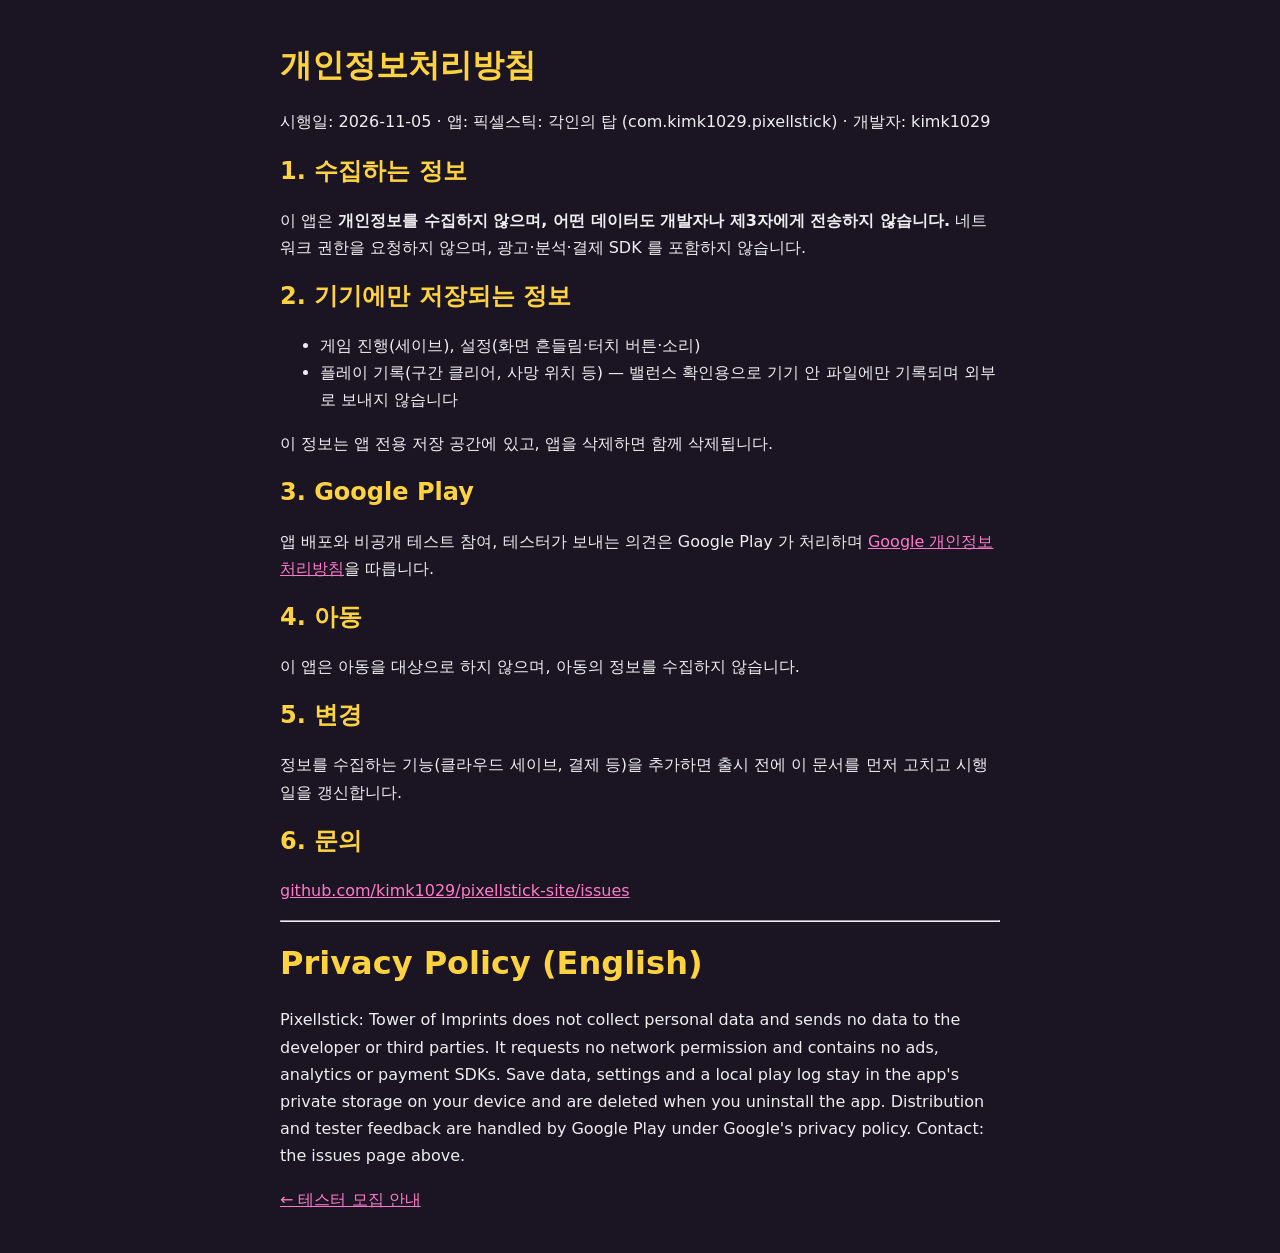
==== privacy.html @ 0655809a "Pixellstick closed-test recruitment + privacy policy Co-Authored-By: Claude Opus 5.5 <noreply@anthro" ====
<!DOCTYPE html>
<html lang="ko"><head><meta charset="utf-8"><meta name="viewport" content="width=device-width,initial-scale=1">
<title>개인정보처리방침 — 픽셀스틱: 각인의 탑</title><link rel="stylesheet" href="style.css"></head>
<body><main>
<h1>개인정보처리방침</h1>
<p>시행일: 2026-11-05 · 앱: 픽셀스틱: 각인의 탑 (com.kimk1029.pixellstick) · 개발자: kimk1029</p>

<h2>1. 수집하는 정보</h2>
<p>이 앱은 <b>개인정보를 수집하지 않으며, 어떤 데이터도 개발자나 제3자에게 전송하지 않습니다.</b>
네트워크 권한을 요청하지 않으며, 광고·분석·결제 SDK 를 포함하지 않습니다.</p>

<h2>2. 기기에만 저장되는 정보</h2>
<ul>
<li>게임 진행(세이브), 설정(화면 흔들림·터치 버튼·소리)</li>
<li>플레이 기록(구간 클리어, 사망 위치 등) — 밸런스 확인용으로 기기 안 파일에만 기록되며 외부로 보내지 않습니다</li>
</ul>
<p>이 정보는 앱 전용 저장 공간에 있고, 앱을 삭제하면 함께 삭제됩니다.</p>

<h2>3. Google Play</h2>
<p>앱 배포와 비공개 테스트 참여, 테스터가 보내는 의견은 Google Play 가 처리하며
<a href="https://policies.google.com/privacy">Google 개인정보처리방침</a>을 따릅니다.</p>

<h2>4. 아동</h2>
<p>이 앱은 아동을 대상으로 하지 않으며, 아동의 정보를 수집하지 않습니다.</p>

<h2>5. 변경</h2>
<p>정보를 수집하는 기능(클라우드 세이브, 결제 등)을 추가하면 출시 전에 이 문서를 먼저 고치고 시행일을 갱신합니다.</p>

<h2>6. 문의</h2>
<p><a href="https://github.com/kimk1029/pixellstick-site/issues">github.com/kimk1029/pixellstick-site/issues</a></p>

<hr>
<h1 lang="en">Privacy Policy (English)</h1>
<p lang="en">Pixellstick: Tower of Imprints does not collect personal data and sends no data to the developer or third parties.
It requests no network permission and contains no ads, analytics or payment SDKs. Save data, settings and a local play log
stay in the app's private storage on your device and are deleted when you uninstall the app. Distribution and tester feedback
are handled by Google Play under Google's privacy policy. Contact: the issues page above.</p>
<p><a href="index.html">← 테스터 모집 안내</a></p>
</main></body></html>
---- style.css ----
body{margin:0;background:#1a1423;color:#eee;font:16px/1.7 system-ui,"Apple SD Gothic Neo","Malgun Gothic",sans-serif}
main{max-width:720px;margin:0 auto;padding:24px}
img{max-width:100%;image-rendering:pixelated;border-radius:6px}
h1,h2{color:#ffd23f;line-height:1.3}
a{color:#ff7ac8}
.btn{display:inline-block;background:#c8288c;color:#fff;padding:12px 20px;border-radius:8px;text-decoration:none;font-weight:700;margin:4px 0}
ol li{margin:10px 0}
.shots{display:grid;grid-template-columns:1fr 1fr;gap:8px}
footer{color:#999;font-size:14px;margin-top:40px}
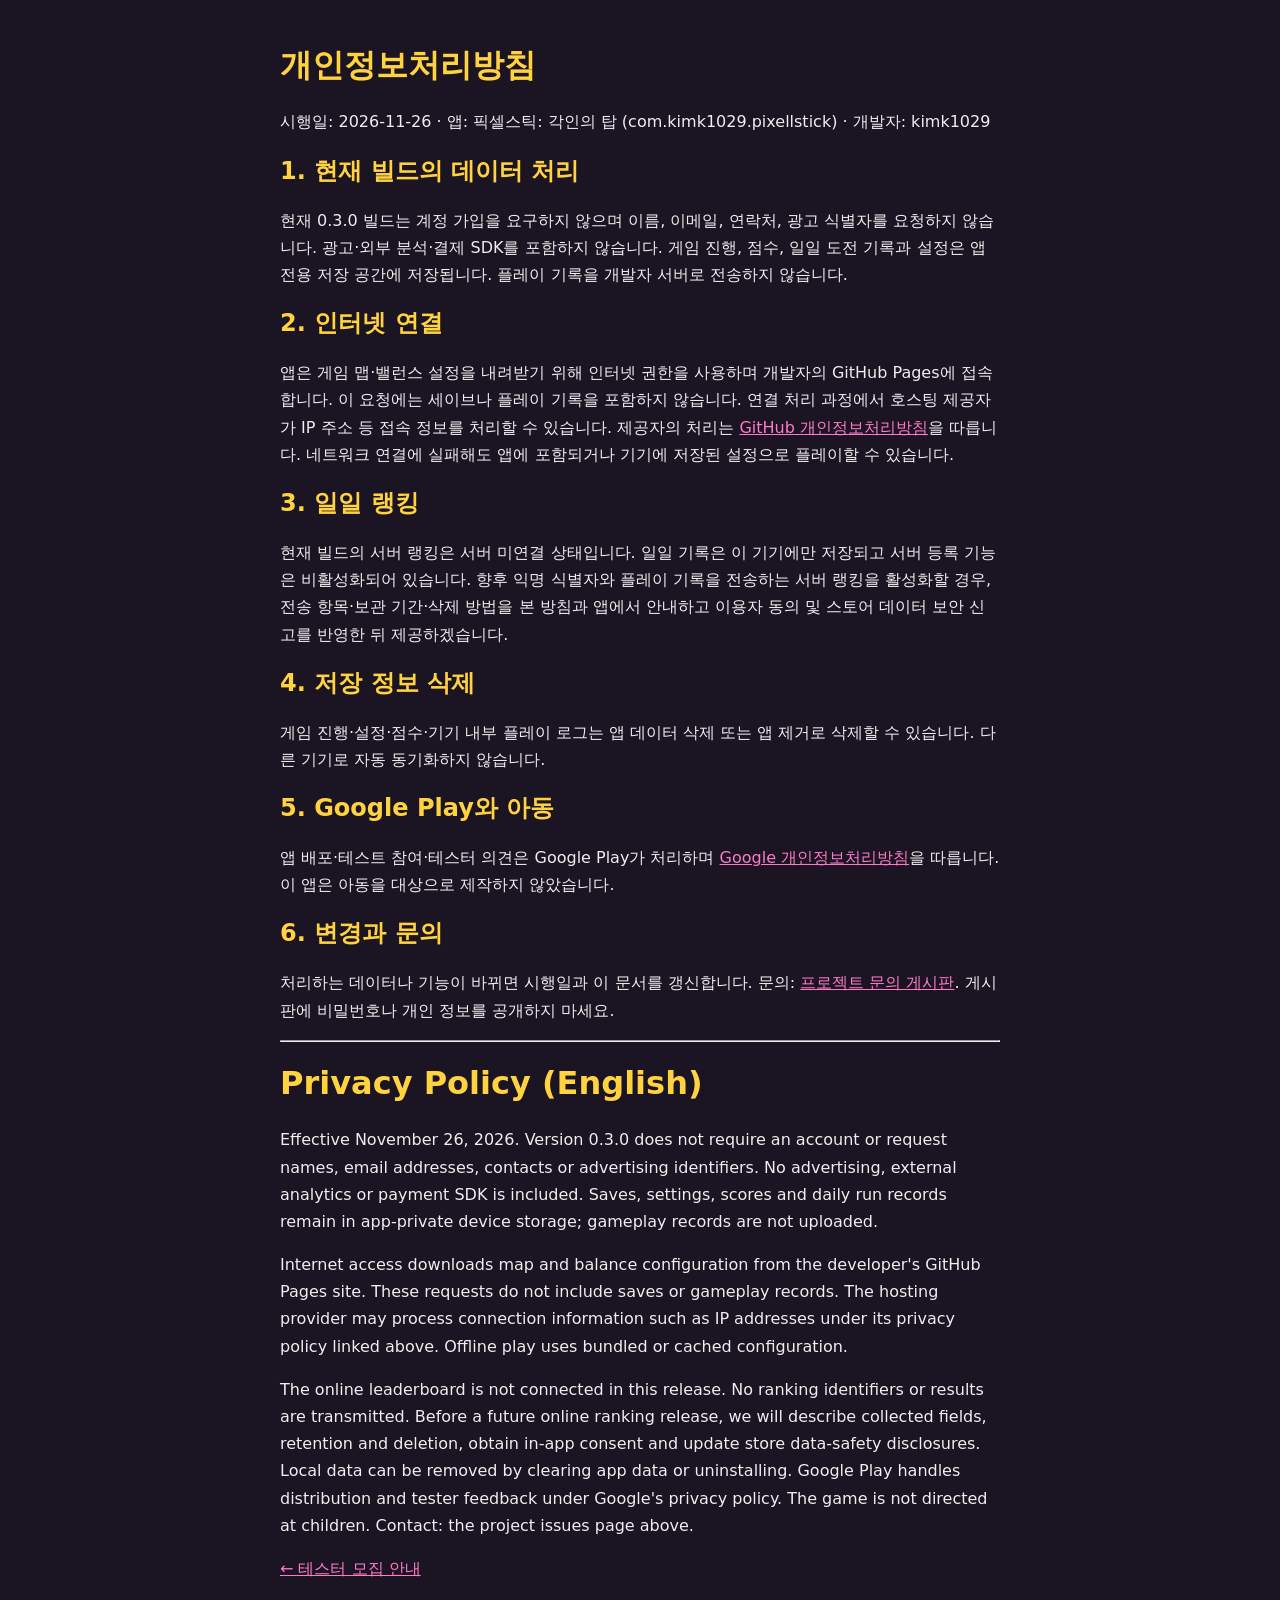
==== commit a1e56e7f: "T-090-03 AC-090-4: clarify configuration networking and disabled ranking for 0.3.0" ====
--- a/privacy.html
+++ b/privacy.html
@@ -3,37 +3,23 @@
 <title>개인정보처리방침 — 픽셀스틱: 각인의 탑</title><link rel="stylesheet" href="style.css"></head>
 <body><main>
 <h1>개인정보처리방침</h1>
-<p>시행일: 2026-11-05 · 앱: 픽셀스틱: 각인의 탑 (com.kimk1029.pixellstick) · 개발자: kimk1029</p>
-
-<h2>1. 수집하는 정보</h2>
-<p>이 앱은 <b>개인정보를 수집하지 않으며, 어떤 데이터도 개발자나 제3자에게 전송하지 않습니다.</b>
-네트워크 권한을 요청하지 않으며, 광고·분석·결제 SDK 를 포함하지 않습니다.</p>
-
-<h2>2. 기기에만 저장되는 정보</h2>
-<ul>
-<li>게임 진행(세이브), 설정(화면 흔들림·터치 버튼·소리)</li>
-<li>플레이 기록(구간 클리어, 사망 위치 등) — 밸런스 확인용으로 기기 안 파일에만 기록되며 외부로 보내지 않습니다</li>
-</ul>
-<p>이 정보는 앱 전용 저장 공간에 있고, 앱을 삭제하면 함께 삭제됩니다.</p>
-
-<h2>3. Google Play</h2>
-<p>앱 배포와 비공개 테스트 참여, 테스터가 보내는 의견은 Google Play 가 처리하며
-<a href="https://policies.google.com/privacy">Google 개인정보처리방침</a>을 따릅니다.</p>
-
-<h2>4. 아동</h2>
-<p>이 앱은 아동을 대상으로 하지 않으며, 아동의 정보를 수집하지 않습니다.</p>
-
-<h2>5. 변경</h2>
-<p>정보를 수집하는 기능(클라우드 세이브, 결제 등)을 추가하면 출시 전에 이 문서를 먼저 고치고 시행일을 갱신합니다.</p>
-
-<h2>6. 문의</h2>
-<p><a href="https://github.com/kimk1029/pixellstick-site/issues">github.com/kimk1029/pixellstick-site/issues</a></p>
-
+<p>시행일: 2026-11-26 · 앱: 픽셀스틱: 각인의 탑 (com.kimk1029.pixellstick) · 개발자: kimk1029</p>
+<h2>1. 현재 빌드의 데이터 처리</h2>
+<p>현재 0.3.0 빌드는 계정 가입을 요구하지 않으며 이름, 이메일, 연락처, 광고 식별자를 요청하지 않습니다. 광고·외부 분석·결제 SDK를 포함하지 않습니다. 게임 진행, 점수, 일일 도전 기록과 설정은 앱 전용 저장 공간에 저장됩니다. 플레이 기록을 개발자 서버로 전송하지 않습니다.</p>
+<h2>2. 인터넷 연결</h2>
+<p>앱은 게임 맵·밸런스 설정을 내려받기 위해 인터넷 권한을 사용하며 개발자의 GitHub Pages에 접속합니다. 이 요청에는 세이브나 플레이 기록을 포함하지 않습니다. 연결 처리 과정에서 호스팅 제공자가 IP 주소 등 접속 정보를 처리할 수 있습니다. 제공자의 처리는 <a href="https://docs.github.com/en/site-policy/privacy-policies/github-general-privacy-statement">GitHub 개인정보처리방침</a>을 따릅니다. 네트워크 연결에 실패해도 앱에 포함되거나 기기에 저장된 설정으로 플레이할 수 있습니다.</p>
+<h2>3. 일일 랭킹</h2>
+<p>현재 빌드의 서버 랭킹은 서버 미연결 상태입니다. 일일 기록은 이 기기에만 저장되고 서버 등록 기능은 비활성화되어 있습니다. 향후 익명 식별자와 플레이 기록을 전송하는 서버 랭킹을 활성화할 경우, 전송 항목·보관 기간·삭제 방법을 본 방침과 앱에서 안내하고 이용자 동의 및 스토어 데이터 보안 신고를 반영한 뒤 제공하겠습니다.</p>
+<h2>4. 저장 정보 삭제</h2>
+<p>게임 진행·설정·점수·기기 내부 플레이 로그는 앱 데이터 삭제 또는 앱 제거로 삭제할 수 있습니다. 다른 기기로 자동 동기화하지 않습니다.</p>
+<h2>5. Google Play와 아동</h2>
+<p>앱 배포·테스트 참여·테스터 의견은 Google Play가 처리하며 <a href="https://policies.google.com/privacy">Google 개인정보처리방침</a>을 따릅니다. 이 앱은 아동을 대상으로 제작하지 않았습니다.</p>
+<h2>6. 변경과 문의</h2>
+<p>처리하는 데이터나 기능이 바뀌면 시행일과 이 문서를 갱신합니다. 문의: <a href="https://github.com/kimk1029/pixellstick-site/issues">프로젝트 문의 게시판</a>. 게시판에 비밀번호나 개인 정보를 공개하지 마세요.</p>
 <hr>
 <h1 lang="en">Privacy Policy (English)</h1>
-<p lang="en">Pixellstick: Tower of Imprints does not collect personal data and sends no data to the developer or third parties.
-It requests no network permission and contains no ads, analytics or payment SDKs. Save data, settings and a local play log
-stay in the app's private storage on your device and are deleted when you uninstall the app. Distribution and tester feedback
-are handled by Google Play under Google's privacy policy. Contact: the issues page above.</p>
+<p lang="en">Effective November 26, 2026. Version 0.3.0 does not require an account or request names, email addresses, contacts or advertising identifiers. No advertising, external analytics or payment SDK is included. Saves, settings, scores and daily run records remain in app-private device storage; gameplay records are not uploaded.</p>
+<p lang="en">Internet access downloads map and balance configuration from the developer's GitHub Pages site. These requests do not include saves or gameplay records. The hosting provider may process connection information such as IP addresses under its privacy policy linked above. Offline play uses bundled or cached configuration.</p>
+<p lang="en">The online leaderboard is not connected in this release. No ranking identifiers or results are transmitted. Before a future online ranking release, we will describe collected fields, retention and deletion, obtain in-app consent and update store data-safety disclosures. Local data can be removed by clearing app data or uninstalling. Google Play handles distribution and tester feedback under Google's privacy policy. The game is not directed at children. Contact: the project issues page above.</p>
 <p><a href="index.html">← 테스터 모집 안내</a></p>
 </main></body></html>
